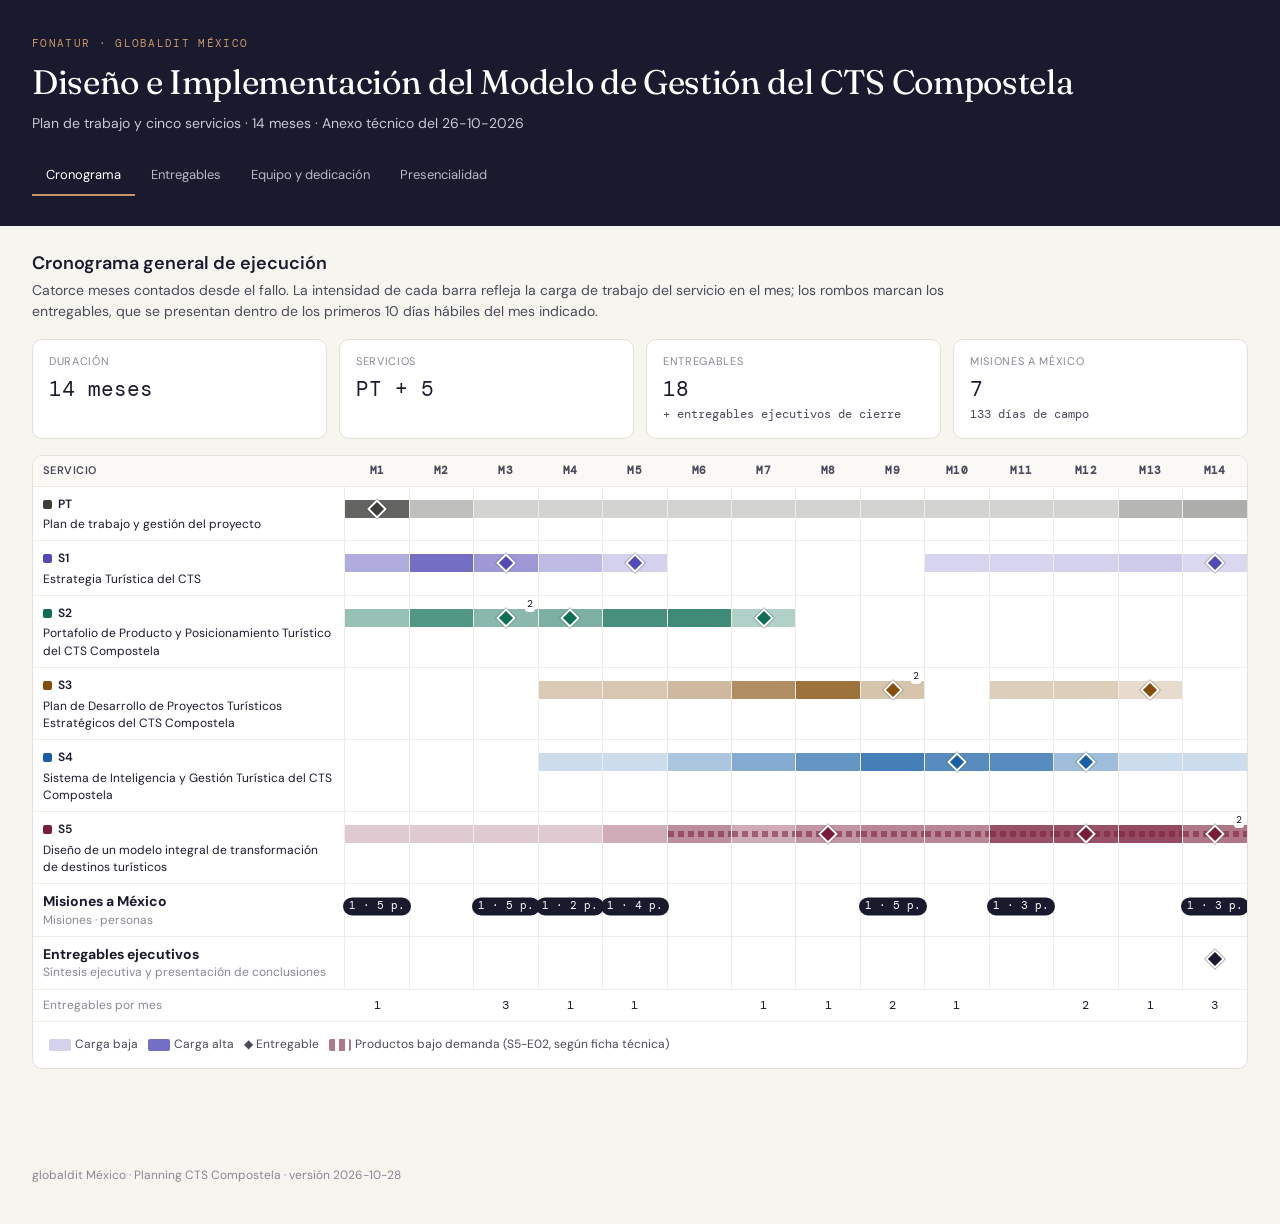
==== index.html @ 1179fef1 "Add files via upload" ====
<!DOCTYPE html>
<html lang="es">
<head>
<meta charset="utf-8">
<meta name="viewport" content="width=device-width, initial-scale=1">
<title>CTS Compostela · Planning del proyecto</title>
<link rel="preconnect" href="https://fonts.googleapis.com">
<link href="https://fonts.googleapis.com/css2?family=Fraunces:ital,wght@0,300;0,400;0,600;1,300&family=DM+Sans:wght@300;400;500;600&family=DM+Mono:wght@400;500&display=swap" rel="stylesheet">
<link rel="stylesheet" href="assets/estilos.css?v=3">
</head>
<body>
<div id="banner"></div>
<header class="hero">
  <div class="brand-kicker">FONATUR · globaldit México</div>
  <h1>Diseño e Implementación del Modelo de Gestión del CTS Compostela</h1>
  <p id="hero-sub"></p>
  <nav class="tabs" id="tabs" style="margin-top:22px">
    <button class="tab on" data-tab="cronograma">Cronograma</button>
    <button class="tab" data-tab="entregables">Entregables</button>
    <button class="tab" data-tab="dedicacion">Equipo y dedicación</button>
    <button class="tab" data-tab="desplazamientos">Presencialidad</button>
  </nav>
</header>
<main>
  <section class="panel on" id="p-cronograma"></section>
  <section class="panel" id="p-entregables"></section>
  <section class="panel" id="p-dedicacion"></section>
  <section class="panel" id="p-desplazamientos"></section>
</main>
<footer id="pie"></footer>
<script src="assets/modelo-publicado.js?v=3"></script>
<script src="assets/modelo.js?v=3"></script>
<script src="assets/planning.js?v=3"></script>
</body>
</html>
---- assets/estilos.css ----
:root {
  --ink: #1A1A2E;
  --ink-2: #4A4A5A;
  --ink-3: #8A8794;
  --paper: #F7F5F0;
  --white: #FFFFFF;
  --line: #E4E0D8;
  --line-2: #EFECE6;
  --granate: #7B1D3A;
  --granate-bg: #F7E9EE;
  --gold: #C8956A;
  --gold-bg: #FBF3EB;
  --ok: #0F6E56;
  --ok-bg: #E3F3EC;
  --err: #A3262A;
  --err-bg: #FBEAEA;
  --info: #185FA5;
  --info-bg: #E6EFF8;
  --input-bg: #EEF4FB;
  --input-line: #A9C8EC;
  --mono: "DM Mono", ui-monospace, monospace;
  --sans: "DM Sans", system-ui, sans-serif;
  --serif: "Fraunces", Georgia, serif;
}
* { box-sizing: border-box; }
html, body { margin: 0; padding: 0; }
body { font-family: var(--sans); color: var(--ink); background: var(--paper); font-size: 14px; line-height: 1.45; }
a { color: var(--granate); }

/* Cabecera */
.top { background: var(--ink); color: #fff; padding: 18px 32px 0; }
.top-row { display: flex; justify-content: space-between; align-items: flex-end; gap: 24px; flex-wrap: wrap; }
.brand-kicker { font-family: var(--mono); font-size: 11px; letter-spacing: .12em; text-transform: uppercase; color: var(--gold); }
.brand-title { font-size: 22px; font-weight: 600; margin: 4px 0 2px; }
.brand-sub { font-size: 12.5px; color: #B9B7C4; }
.top-switch a { color: #fff; text-decoration: none; font-size: 12.5px; border: 1px solid #44445E; padding: 6px 12px; border-radius: 6px; }
.top-switch a:hover { border-color: var(--gold); }
.tabs { display: flex; gap: 2px; margin-top: 16px; overflow-x: auto; }
.tab { background: transparent; color: #B9B7C4; border: 0; font: inherit; font-size: 13px; padding: 10px 14px; cursor: pointer; border-bottom: 2px solid transparent; white-space: nowrap; }
.tab:hover { color: #fff; }
.tab.on { color: #fff; border-bottom-color: var(--gold); }

/* Barra de cifras clave */
.kbar { position: sticky; top: 0; z-index: 20; background: var(--white); border-bottom: 1px solid var(--line); padding: 10px 32px; display: flex; gap: 28px; flex-wrap: wrap; align-items: center; }
.kbar .k { display: flex; flex-direction: column; }
.kbar .k span { font-size: 10.5px; color: var(--ink-3); text-transform: uppercase; letter-spacing: .06em; }
.kbar .k b { font-family: var(--mono); font-weight: 500; font-size: 15px; }
.kbar .k b.neg { color: var(--err); }
.kbar .k b.pos { color: var(--ok); }
.kbar .estado { margin-left: auto; font-size: 11.5px; color: var(--ink-3); }

main { padding: 24px 32px 64px; max-width: 1480px; }
.panel { display: none; }
.panel.on { display: block; }
h2 { font-size: 18px; font-weight: 600; margin: 0 0 4px; }
h3 { font-size: 14px; font-weight: 600; margin: 0; }
.lead { color: var(--ink-2); margin: 0 0 18px; max-width: 920px; }
.muted { color: var(--ink-3); }
.small { font-size: 12px; }

/* Tarjetas */
.grid { display: grid; gap: 16px; }
.g2 { grid-template-columns: repeat(auto-fit, minmax(420px, 1fr)); }
.g3 { grid-template-columns: repeat(auto-fit, minmax(300px, 1fr)); }
.card { background: var(--white); border: 1px solid var(--line); border-radius: 10px; overflow: hidden; margin-bottom: 16px; }
.card-h { background: var(--ink); color: #fff; padding: 10px 16px; font-size: 11.5px; text-transform: uppercase; letter-spacing: .08em; display: flex; justify-content: space-between; align-items: center; gap: 12px; }
.card-h .hint { text-transform: none; letter-spacing: 0; color: #B9B7C4; font-size: 12px; }
.card-b { padding: 14px 16px; }
.card-b.flush { padding: 0; }

/* KPI */
.kpis { display: grid; grid-template-columns: repeat(auto-fit, minmax(190px, 1fr)); gap: 12px; margin-bottom: 16px; }
.kpi { background: var(--white); border: 1px solid var(--line); border-radius: 10px; padding: 14px 16px; }
.kpi .l { font-size: 11px; color: var(--ink-3); text-transform: uppercase; letter-spacing: .06em; }
.kpi .v { font-family: var(--mono); font-size: 21px; margin-top: 4px; }
.kpi .s { font-size: 12px; color: var(--ink-2); margin-top: 2px; font-family: var(--mono); }
.kpi.alert { border-color: var(--err); background: var(--err-bg); }
.kpi.alert .v { color: var(--err); }
.kpi.good { border-color: var(--ok); background: var(--ok-bg); }
.kpi.good .v { color: var(--ok); }

/* Tablas */
table { border-collapse: collapse; width: 100%; }
th, td { padding: 7px 10px; border-bottom: 1px solid var(--line-2); text-align: left; vertical-align: middle; }
th { font-size: 11px; font-weight: 600; color: var(--ink-2); text-transform: uppercase; letter-spacing: .04em; background: #FAF9F6; }
td.n, th.n { text-align: right; font-family: var(--mono); white-space: nowrap; }
td.c, th.c { text-align: center; }
tr.tot td { font-weight: 600; background: #FAF9F6; border-top: 1px solid var(--line); }
tr.sub td { color: var(--ink-2); }
tr.hl td { background: var(--gold-bg); font-weight: 600; }
.scroll { overflow-x: auto; }
.mono { font-family: var(--mono); }

/* Entradas */
input[type=number], input[type=text], input[type=date], select {
  font: inherit; font-family: var(--mono); font-size: 13px; color: #1E3A8A; background: var(--input-bg);
  border: 1px solid var(--input-line); border-radius: 5px; padding: 4px 7px; width: 100%;
}
input[type=text] { font-family: var(--sans); }
select { font-family: var(--sans); }
input:focus, select:focus { outline: 2px solid var(--gold); outline-offset: 0; }
input.w60 { width: 60px; } input.w70 { width: 70px; } input.w90 { width: 90px; } input.w110 { width: 110px; }
input.adj { background: var(--gold-bg); border-color: var(--gold); color: var(--granate); font-weight: 600; }
input.ghost { background: transparent; border-color: transparent; color: var(--ink-2); }
input.ghost:hover { border-color: var(--input-line); }
.prow { display: grid; grid-template-columns: 1fr 120px 40px; gap: 10px; align-items: center; padding: 7px 0; border-bottom: 1px solid var(--line-2); }
.prow:last-child { border-bottom: 0; }
.prow .u { font-size: 12px; color: var(--ink-3); }
.prow .d { font-size: 11.5px; color: var(--ink-3); }

button.btn { font: inherit; font-size: 13px; border: 1px solid var(--ink); background: var(--ink); color: #fff; padding: 7px 14px; border-radius: 6px; cursor: pointer; }
button.btn.sec { background: var(--white); color: var(--ink); border-color: var(--line); }
button.btn.sec:hover { border-color: var(--ink-3); }
button.btn.danger { background: var(--white); color: var(--err); border-color: #E8C4C4; }
button.x { border: 0; background: transparent; color: var(--ink-3); cursor: pointer; font-size: 16px; line-height: 1; padding: 2px 6px; }
button.x:hover { color: var(--err); }
.btns { display: flex; gap: 8px; flex-wrap: wrap; }

/* Avisos */
.avisos { display: flex; flex-direction: column; gap: 6px; margin-bottom: 16px; }
.aviso { padding: 9px 12px; border-radius: 7px; font-size: 13px; border-left: 3px solid; }
.aviso.error { background: var(--err-bg); border-color: var(--err); }
.aviso.info { background: var(--info-bg); border-color: var(--info); }
.aviso.ok { background: var(--ok-bg); border-color: var(--ok); }

/* Etiquetas de servicio */
.svc { display: inline-flex; align-items: center; gap: 6px; font-size: 12px; font-weight: 600; white-space: nowrap; }
.svc i { width: 9px; height: 9px; border-radius: 2px; display: inline-block; }
.chip { display: inline-block; font-family: var(--mono); font-size: 11px; padding: 1px 6px; border-radius: 4px; background: var(--line-2); color: var(--ink-2); margin: 1px 2px 1px 0; }
.chip.e { background: var(--granate-bg); color: var(--granate); }
.chip.d { background: var(--gold-bg); color: #8A5A2E; }
.pchk { display: inline-flex; align-items: center; gap: 3px; font-size: 11.5px; margin: 2px 6px 2px 0; white-space: nowrap; cursor: pointer; }
.pchk input { margin: 0; }

/* Mapa de calor */
.heat td.h { text-align: center; font-family: var(--mono); font-size: 12px; min-width: 42px; padding: 6px 4px; }
.h0 { color: #C9C6CE; }
.h1 { background: #F3EBF0; } .h2 { background: #E6CCD7; } .h3 { background: #D3A3B6; } .h4 { background: #B66F8B; color: #fff; } .h5 { background: #7B1D3A; color: #fff; }

/* Tablas compactas de meses */
.mtab th, .mtab td { padding: 6px 6px; }
.mtab td input { width: 52px; text-align: right; padding: 3px 5px; }
.legend { display: flex; gap: 10px; flex-wrap: wrap; align-items: center; font-size: 12px; color: var(--ink-2); }
.legend .sw { width: 22px; height: 12px; border-radius: 2px; display: inline-block; vertical-align: middle; margin-right: 4px; }

/* Numeral 7 */
.n7 th.grp { text-align: center; border-left: 1px solid var(--line); }
.n7 td.bl, .n7 th.bl { border-left: 1px solid var(--line); }
.n7 td input { width: 54px; text-align: right; padding: 3px 5px; }
.n7 td.calc { color: var(--ink-2); font-family: var(--mono); text-align: right; }

/* Gráfico tesorería */
.chart svg { display: block; width: 100%; height: auto; }

/* Planning (cliente) */
.hero { background: var(--ink); color: #fff; padding: 36px 32px 30px; }
.hero h1 { font-family: var(--serif); font-weight: 400; font-size: 34px; margin: 6px 0 6px; letter-spacing: -.01em; }
.hero p { color: #C9C7D3; max-width: 820px; margin: 0; }
.gantt { overflow-x: auto; }
.gantt table { min-width: 1100px; }
.gantt td, .gantt th { border-bottom: 1px solid var(--line-2); }
.gantt th.m { text-align: center; width: 62px; font-family: var(--mono); }
.gantt td.lbl { width: 300px; }
.gantt td.cell { padding: 0; height: 44px; position: relative; border-left: 1px solid var(--line-2); }
.gantt .bar { position: absolute; left: 0; right: 0; top: 13px; height: 18px; }
.gantt .dia { position: absolute; left: 50%; top: 22px; width: 14px; height: 14px; transform: translate(-50%, -50%) rotate(45deg); border: 2px solid #fff; box-shadow: 0 0 0 1px rgba(0,0,0,.15); }
.gantt .dia-n { position: absolute; right: 3px; top: 2px; font-family: var(--mono); font-size: 9.5px; color: var(--ink); background: #fff; border-radius: 3px; padding: 0 2px; }
.gantt .trip { position: absolute; left: 50%; top: 22px; transform: translate(-50%, -50%); font-family: var(--mono); font-size: 10.5px; background: var(--ink); color: #fff; border-radius: 9px; padding: 1px 6px; white-space: nowrap; }
.gantt .dem { position: absolute; left: 0; right: 0; top: 19px; height: 6px; background: repeating-linear-gradient(90deg, var(--granate) 0 6px, transparent 6px 10px); opacity: .55; }
.entmes { display: grid; grid-template-columns: repeat(auto-fill, minmax(260px, 1fr)); gap: 12px; }
.entmes .mcard { background: var(--white); border: 1px solid var(--line); border-radius: 10px; padding: 12px 14px; }
.entmes .mcard h4 { margin: 0 0 8px; font-family: var(--mono); font-size: 12px; color: var(--granate); letter-spacing: .06em; }
.entmes .it { display: grid; grid-template-columns: 62px 1fr; gap: 8px; font-size: 12.5px; padding: 4px 0; border-top: 1px solid var(--line-2); }
.entmes .it:first-of-type { border-top: 0; }
.banner { padding: 9px 32px; font-size: 12.5px; background: var(--gold-bg); color: #6A4421; border-bottom: 1px solid #EAD6C2; display: flex; gap: 12px; align-items: center; flex-wrap: wrap; }
.banner button { font: inherit; font-size: 12px; border: 1px solid #D9B48F; background: #fff; border-radius: 5px; padding: 3px 9px; cursor: pointer; }
footer { padding: 18px 32px 40px; font-size: 12px; color: var(--ink-3); }

@media print {
  .tabs, .kbar, .btns, .banner, .top-switch { display: none !important; }
  .panel { display: block !important; page-break-after: always; }
  body { background: #fff; }
}
td.neg { color: var(--err); }
.hero .tabs .tab { color: #B9B7C4; }
.hero .tabs .tab.on { color: #fff; }
.mtab td { white-space: nowrap; }
td.mono, .chip { white-space: nowrap; }
.entmes .it .chip { align-self: start; text-align: center; }
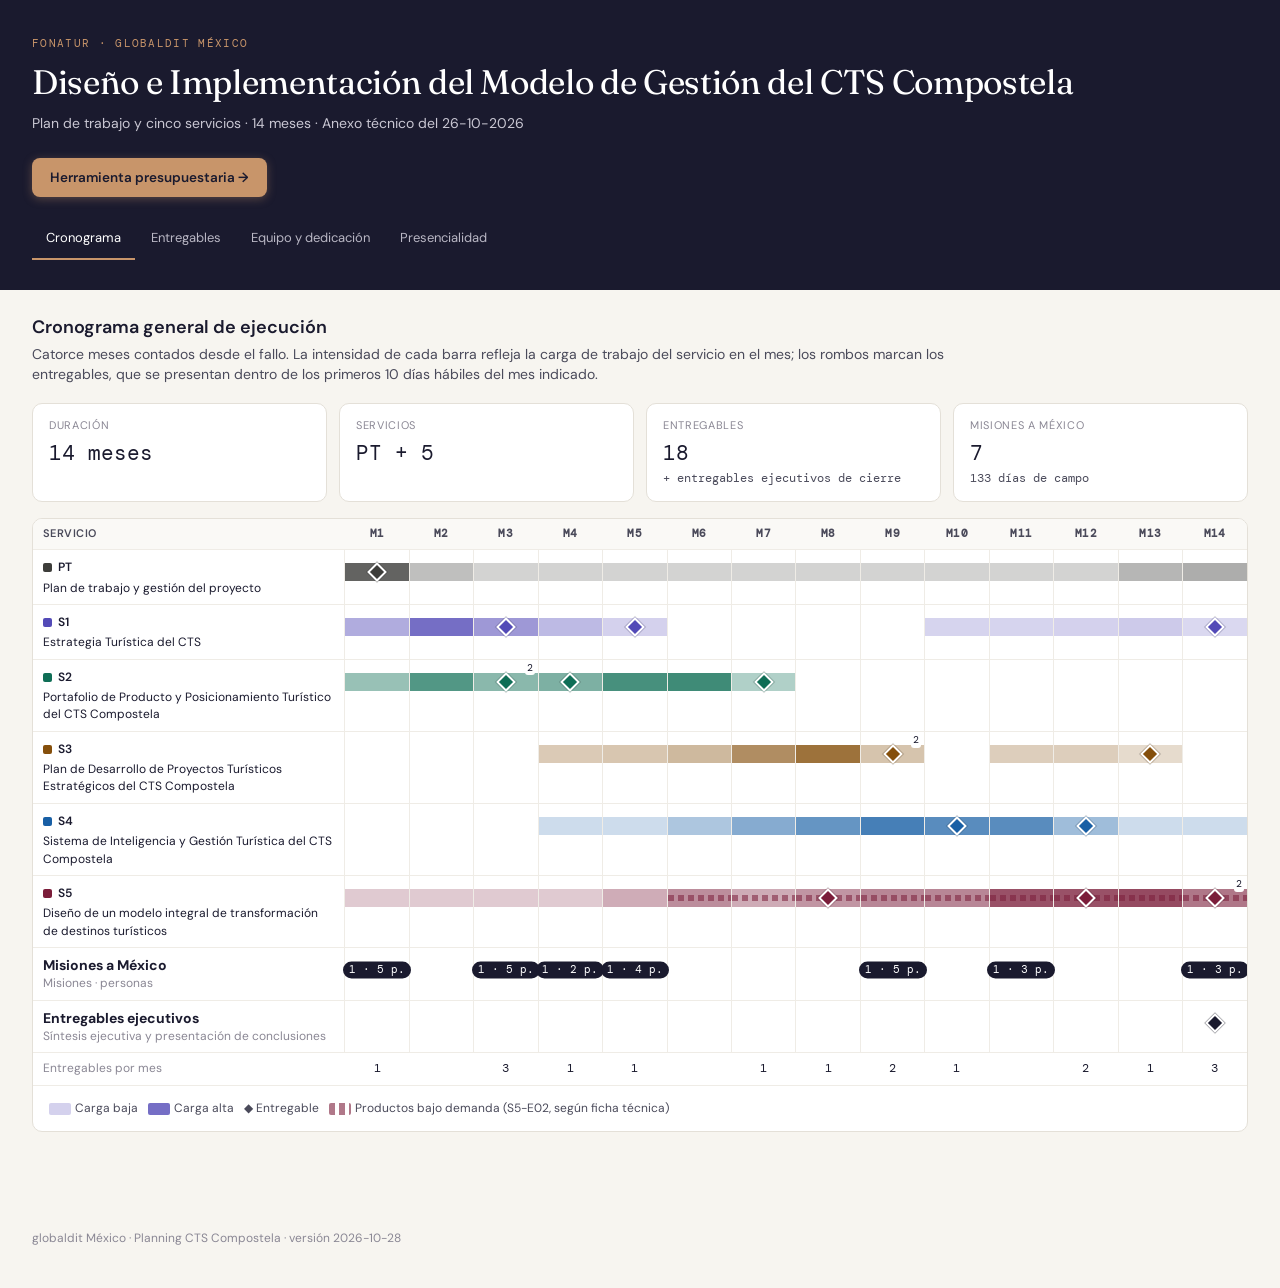
==== commit 80910aec: "Botones de navegación destacados entre planning y presupuesto - Botón «Herramienta presupuestaria» e" ====
--- a/index.html
+++ b/index.html
@@ -6,14 +6,19 @@
 <title>CTS Compostela · Planning del proyecto</title>
 <link rel="preconnect" href="https://fonts.googleapis.com">
 <link href="https://fonts.googleapis.com/css2?family=Fraunces:ital,wght@0,300;0,400;0,600;1,300&family=DM+Sans:wght@300;400;500;600&family=DM+Mono:wght@400;500&display=swap" rel="stylesheet">
-<link rel="stylesheet" href="assets/estilos.css?v=3">
+<link rel="stylesheet" href="assets/estilos.css?v=4">
 </head>
 <body>
 <div id="banner"></div>
 <header class="hero">
-  <div class="brand-kicker">FONATUR · globaldit México</div>
-  <h1>Diseño e Implementación del Modelo de Gestión del CTS Compostela</h1>
-  <p id="hero-sub"></p>
+  <div class="hero-row">
+    <div>
+      <div class="brand-kicker">FONATUR · globaldit México</div>
+      <h1>Diseño e Implementación del Modelo de Gestión del CTS Compostela</h1>
+      <p id="hero-sub"></p>
+    </div>
+    <a class="btn-nav" href="presupuesto.html">Herramienta presupuestaria →</a>
+  </div>
   <nav class="tabs" id="tabs" style="margin-top:22px">
     <button class="tab on" data-tab="cronograma">Cronograma</button>
     <button class="tab" data-tab="entregables">Entregables</button>
@@ -28,8 +33,8 @@
   <section class="panel" id="p-desplazamientos"></section>
 </main>
 <footer id="pie"></footer>
-<script src="assets/modelo-publicado.js?v=3"></script>
-<script src="assets/modelo.js?v=3"></script>
-<script src="assets/planning.js?v=3"></script>
+<script src="assets/modelo-publicado.js?v=4"></script>
+<script src="assets/modelo.js?v=4"></script>
+<script src="assets/planning.js?v=4"></script>
 </body>
 </html>
--- a/assets/estilos.css
+++ b/assets/estilos.css
@@ -33,8 +33,9 @@
 .brand-kicker { font-family: var(--mono); font-size: 11px; letter-spacing: .12em; text-transform: uppercase; color: var(--gold); }
 .brand-title { font-size: 22px; font-weight: 600; margin: 4px 0 2px; }
 .brand-sub { font-size: 12.5px; color: #B9B7C4; }
-.top-switch a { color: #fff; text-decoration: none; font-size: 12.5px; border: 1px solid #44445E; padding: 6px 12px; border-radius: 6px; }
-.top-switch a:hover { border-color: var(--gold); }
+.top-switch a, a.btn-nav { display: inline-flex; align-items: center; gap: 8px; background: var(--gold); color: var(--ink); text-decoration: none; font-size: 13.5px; font-weight: 600; padding: 10px 18px; border-radius: 8px; box-shadow: 0 2px 10px rgba(200,149,106,.35); transition: background .15s, transform .15s; white-space: nowrap; }
+.top-switch a:hover, a.btn-nav:hover { background: #D9A97F; transform: translateY(-1px); }
+.hero-row { display: flex; justify-content: space-between; align-items: flex-start; gap: 24px; flex-wrap: wrap; }
 .tabs { display: flex; gap: 2px; margin-top: 16px; overflow-x: auto; }
 .tab { background: transparent; color: #B9B7C4; border: 0; font: inherit; font-size: 13px; padding: 10px 14px; cursor: pointer; border-bottom: 2px solid transparent; white-space: nowrap; }
 .tab:hover { color: #fff; }
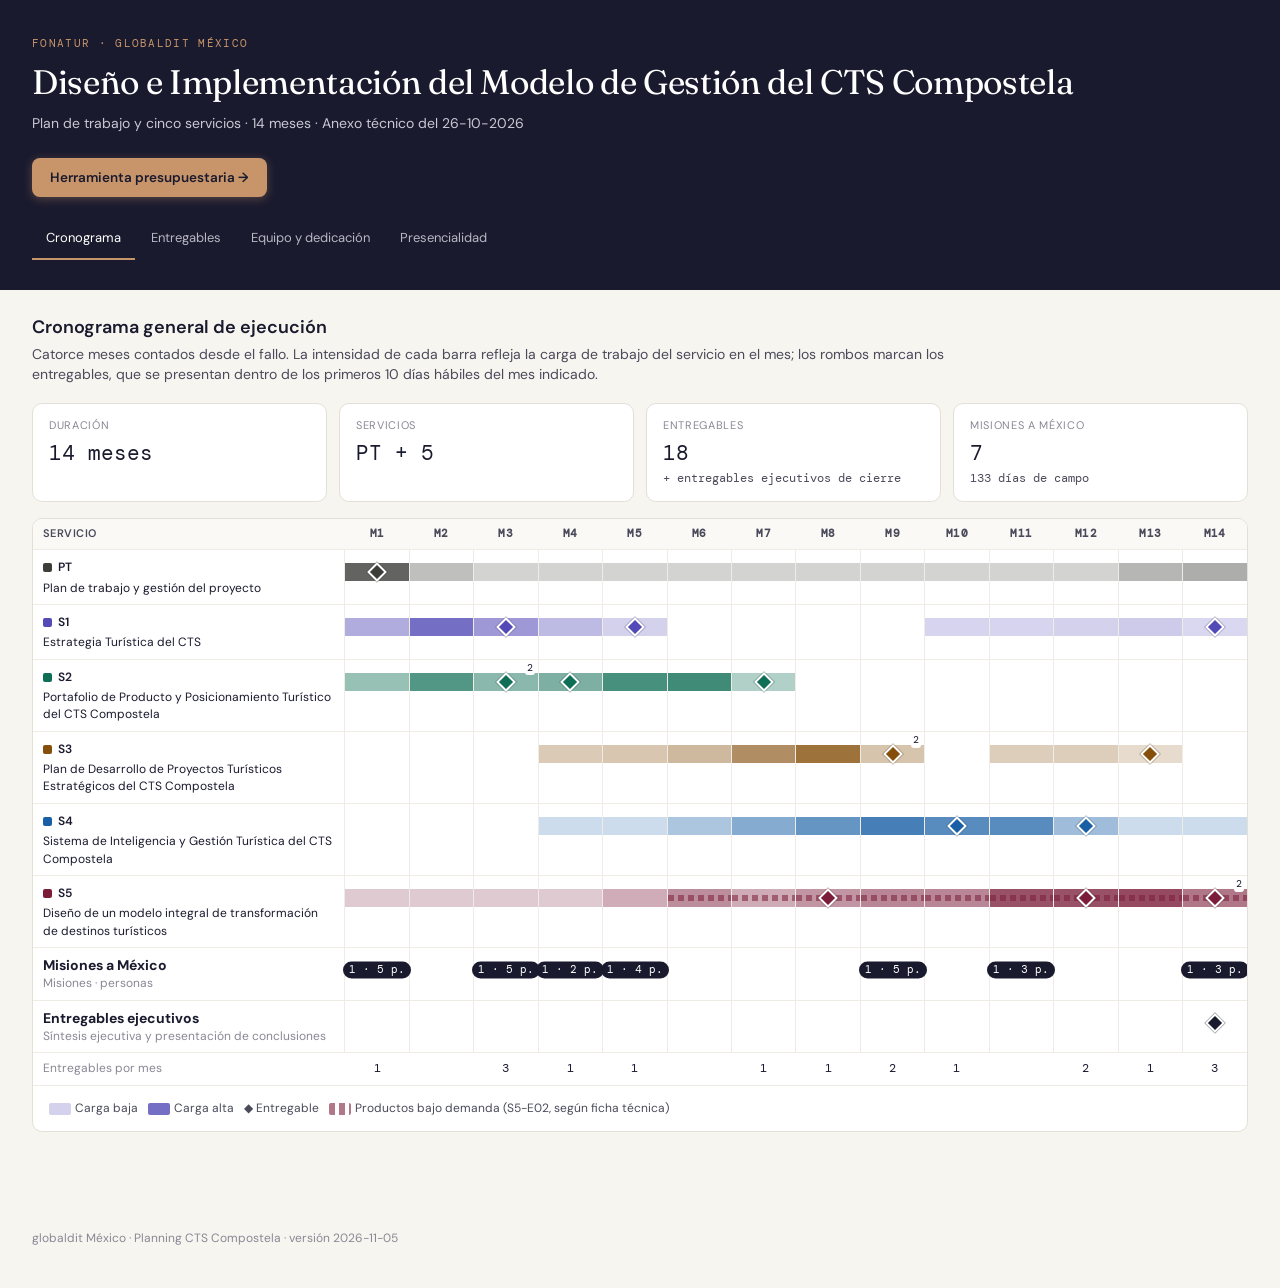
==== commit 3acc244a: "Publica el escenario «Esc. Base con perfiles» como versión oficial Co-Authored-By: Claude Opus 5.5 <" ====
--- a/index.html
+++ b/index.html
@@ -6,7 +6,7 @@
 <title>CTS Compostela · Planning del proyecto</title>
 <link rel="preconnect" href="https://fonts.googleapis.com">
 <link href="https://fonts.googleapis.com/css2?family=Fraunces:ital,wght@0,300;0,400;0,600;1,300&family=DM+Sans:wght@300;400;500;600&family=DM+Mono:wght@400;500&display=swap" rel="stylesheet">
-<link rel="stylesheet" href="assets/estilos.css?v=4">
+<link rel="stylesheet" href="assets/estilos.css?v=5">
 </head>
 <body>
 <div id="banner"></div>
@@ -33,8 +33,8 @@
   <section class="panel" id="p-desplazamientos"></section>
 </main>
 <footer id="pie"></footer>
-<script src="assets/modelo-publicado.js?v=4"></script>
-<script src="assets/modelo.js?v=4"></script>
-<script src="assets/planning.js?v=4"></script>
+<script src="assets/modelo-publicado.js?v=5"></script>
+<script src="assets/modelo.js?v=5"></script>
+<script src="assets/planning.js?v=5"></script>
 </body>
 </html>
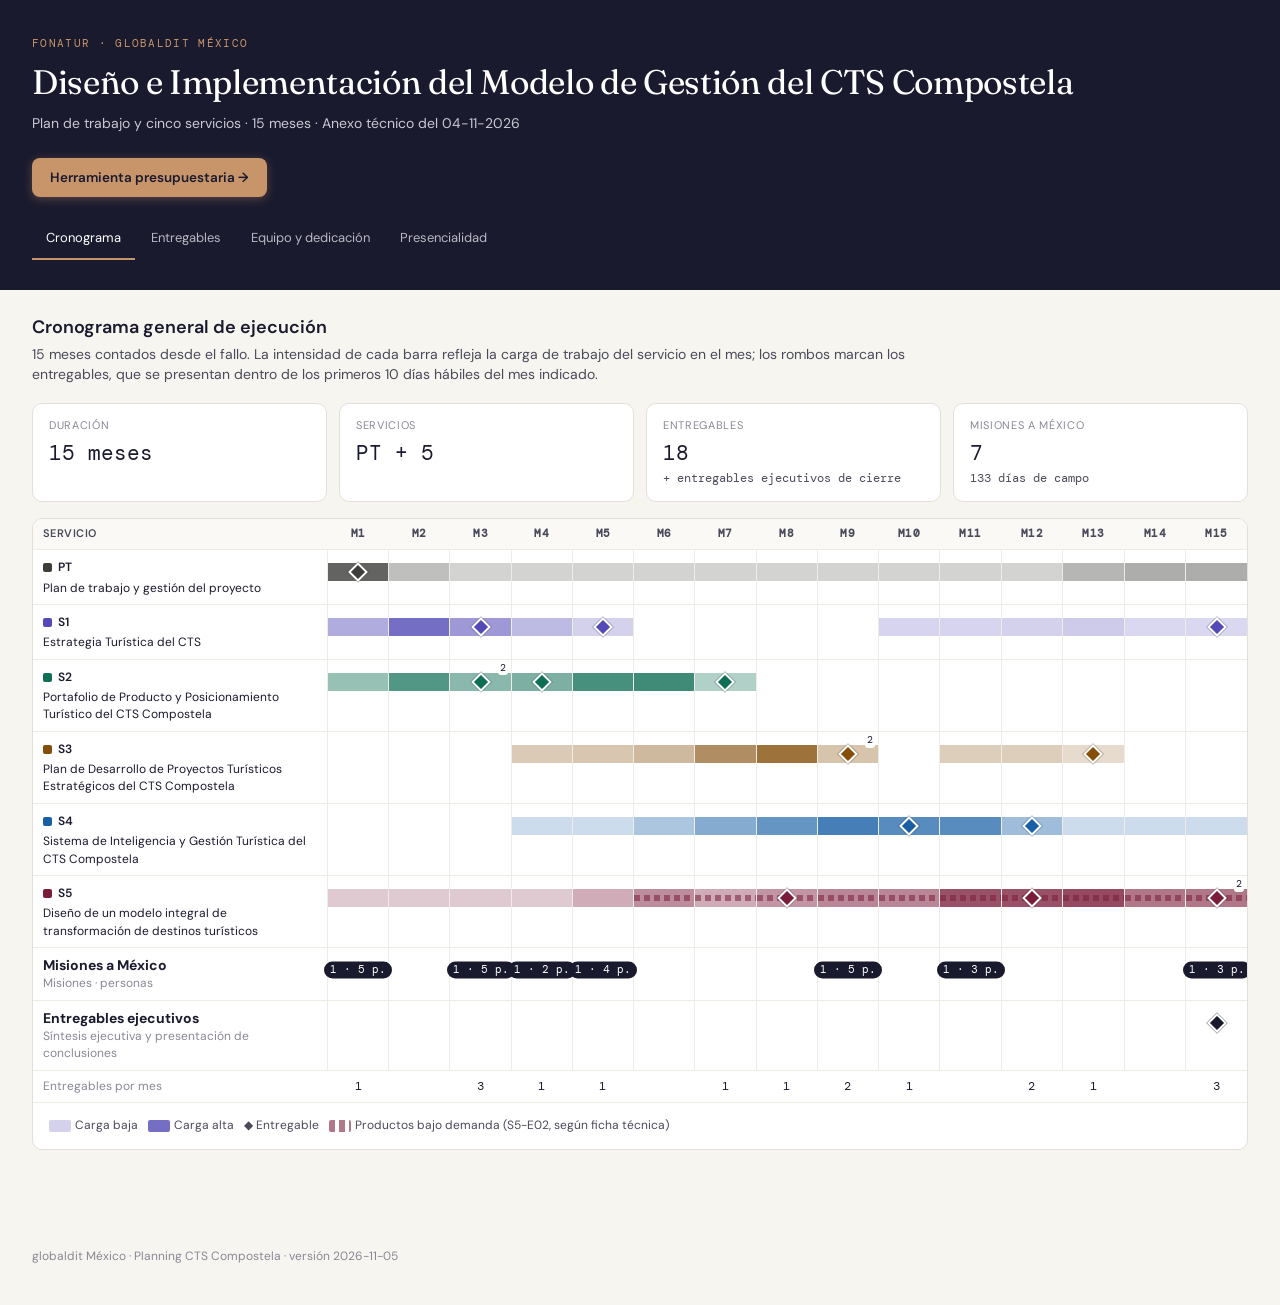
==== commit 11c30a60: "Anexo del 04-11-2026: 15 meses y facturación por hitos de entregables - Vigencia de 15 meses; S1-E03" ====
--- a/index.html
+++ b/index.html
@@ -6,7 +6,7 @@
 <title>CTS Compostela · Planning del proyecto</title>
 <link rel="preconnect" href="https://fonts.googleapis.com">
 <link href="https://fonts.googleapis.com/css2?family=Fraunces:ital,wght@0,300;0,400;0,600;1,300&family=DM+Sans:wght@300;400;500;600&family=DM+Mono:wght@400;500&display=swap" rel="stylesheet">
-<link rel="stylesheet" href="assets/estilos.css?v=5">
+<link rel="stylesheet" href="assets/estilos.css?v=8">
 </head>
 <body>
 <div id="banner"></div>
@@ -33,8 +33,8 @@
   <section class="panel" id="p-desplazamientos"></section>
 </main>
 <footer id="pie"></footer>
-<script src="assets/modelo-publicado.js?v=5"></script>
-<script src="assets/modelo.js?v=5"></script>
-<script src="assets/planning.js?v=5"></script>
+<script src="assets/modelo-publicado.js?v=8"></script>
+<script src="assets/modelo.js?v=8"></script>
+<script src="assets/planning.js?v=8"></script>
 </body>
 </html>
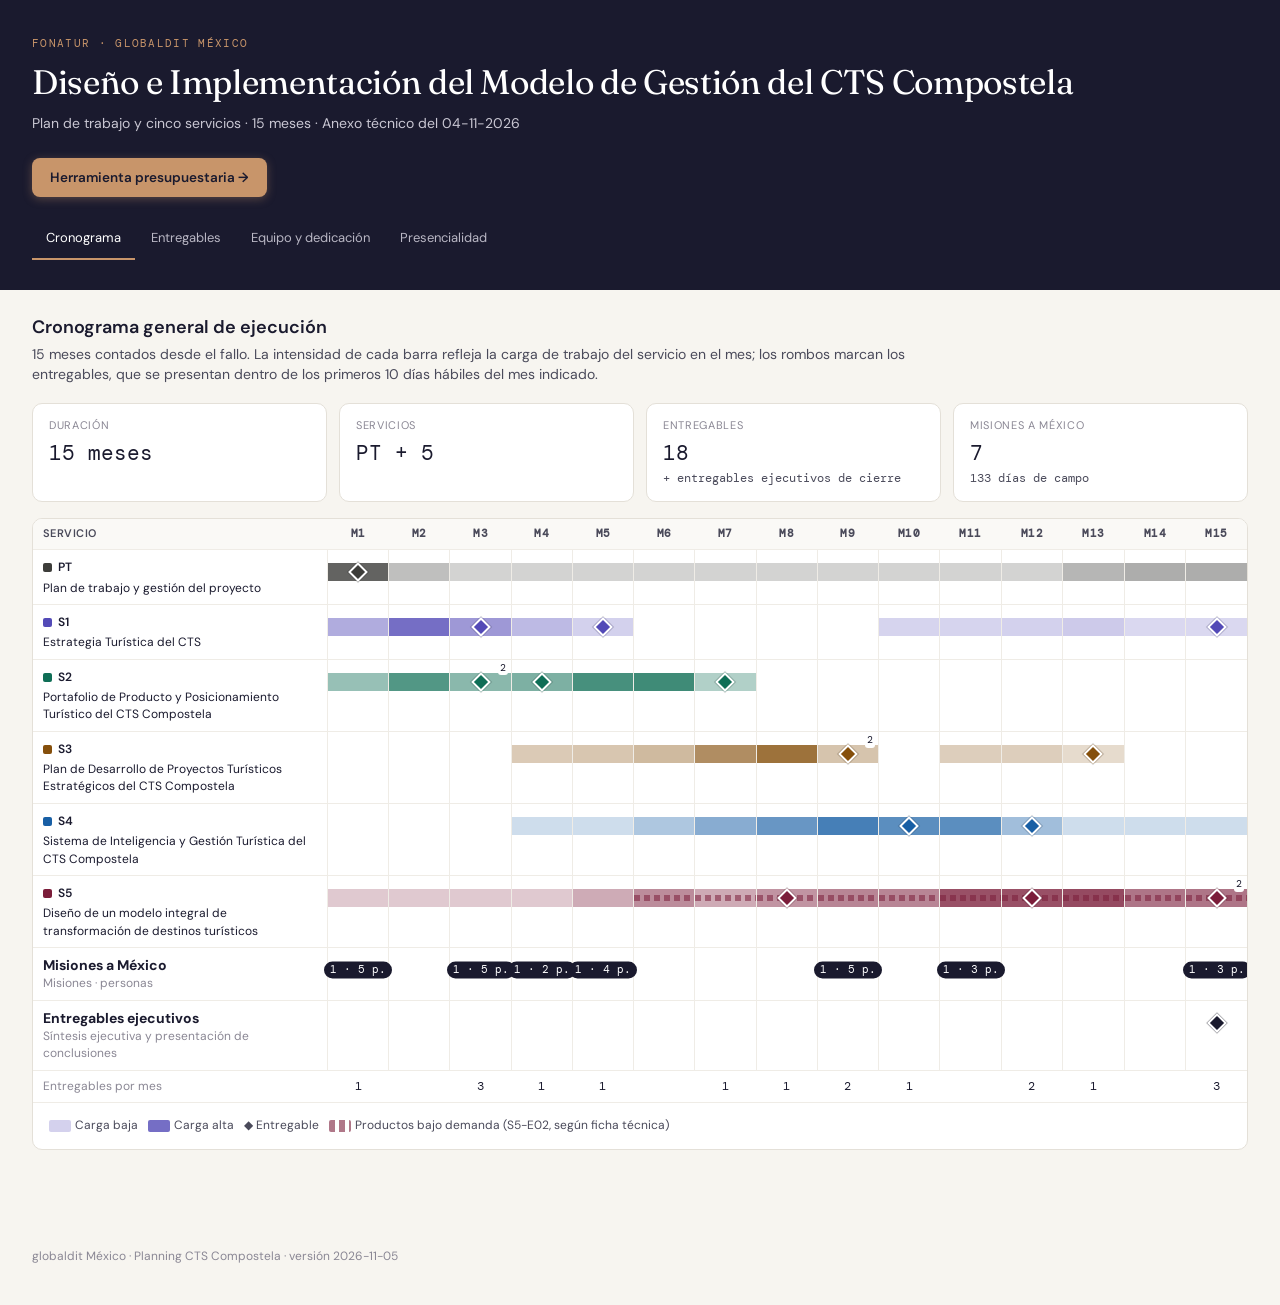
==== commit b430655b: "Distribución mensual: reparto en % y días por servicio y mes - Los pesos se expresan en % por servic" ====
--- a/index.html
+++ b/index.html
@@ -6,7 +6,7 @@
 <title>CTS Compostela · Planning del proyecto</title>
 <link rel="preconnect" href="https://fonts.googleapis.com">
 <link href="https://fonts.googleapis.com/css2?family=Fraunces:ital,wght@0,300;0,400;0,600;1,300&family=DM+Sans:wght@300;400;500;600&family=DM+Mono:wght@400;500&display=swap" rel="stylesheet">
-<link rel="stylesheet" href="assets/estilos.css?v=8">
+<link rel="stylesheet" href="assets/estilos.css?v=10">
 </head>
 <body>
 <div id="banner"></div>
@@ -33,8 +33,8 @@
   <section class="panel" id="p-desplazamientos"></section>
 </main>
 <footer id="pie"></footer>
-<script src="assets/modelo-publicado.js?v=8"></script>
-<script src="assets/modelo.js?v=8"></script>
-<script src="assets/planning.js?v=8"></script>
+<script src="assets/modelo-publicado.js?v=10"></script>
+<script src="assets/modelo.js?v=10"></script>
+<script src="assets/planning.js?v=10"></script>
 </body>
 </html>
--- a/assets/estilos.css
+++ b/assets/estilos.css
@@ -140,7 +140,7 @@
 
 /* Tablas compactas de meses */
 .mtab th, .mtab td { padding: 6px 6px; }
-.mtab td input { width: 52px; text-align: right; padding: 3px 5px; }
+.mtab td input { width: 62px; text-align: right; padding: 3px 4px; font-size: 12px; }
 .legend { display: flex; gap: 10px; flex-wrap: wrap; align-items: center; font-size: 12px; color: var(--ink-2); }
 .legend .sw { width: 22px; height: 12px; border-radius: 2px; display: inline-block; vertical-align: middle; margin-right: 4px; }
 
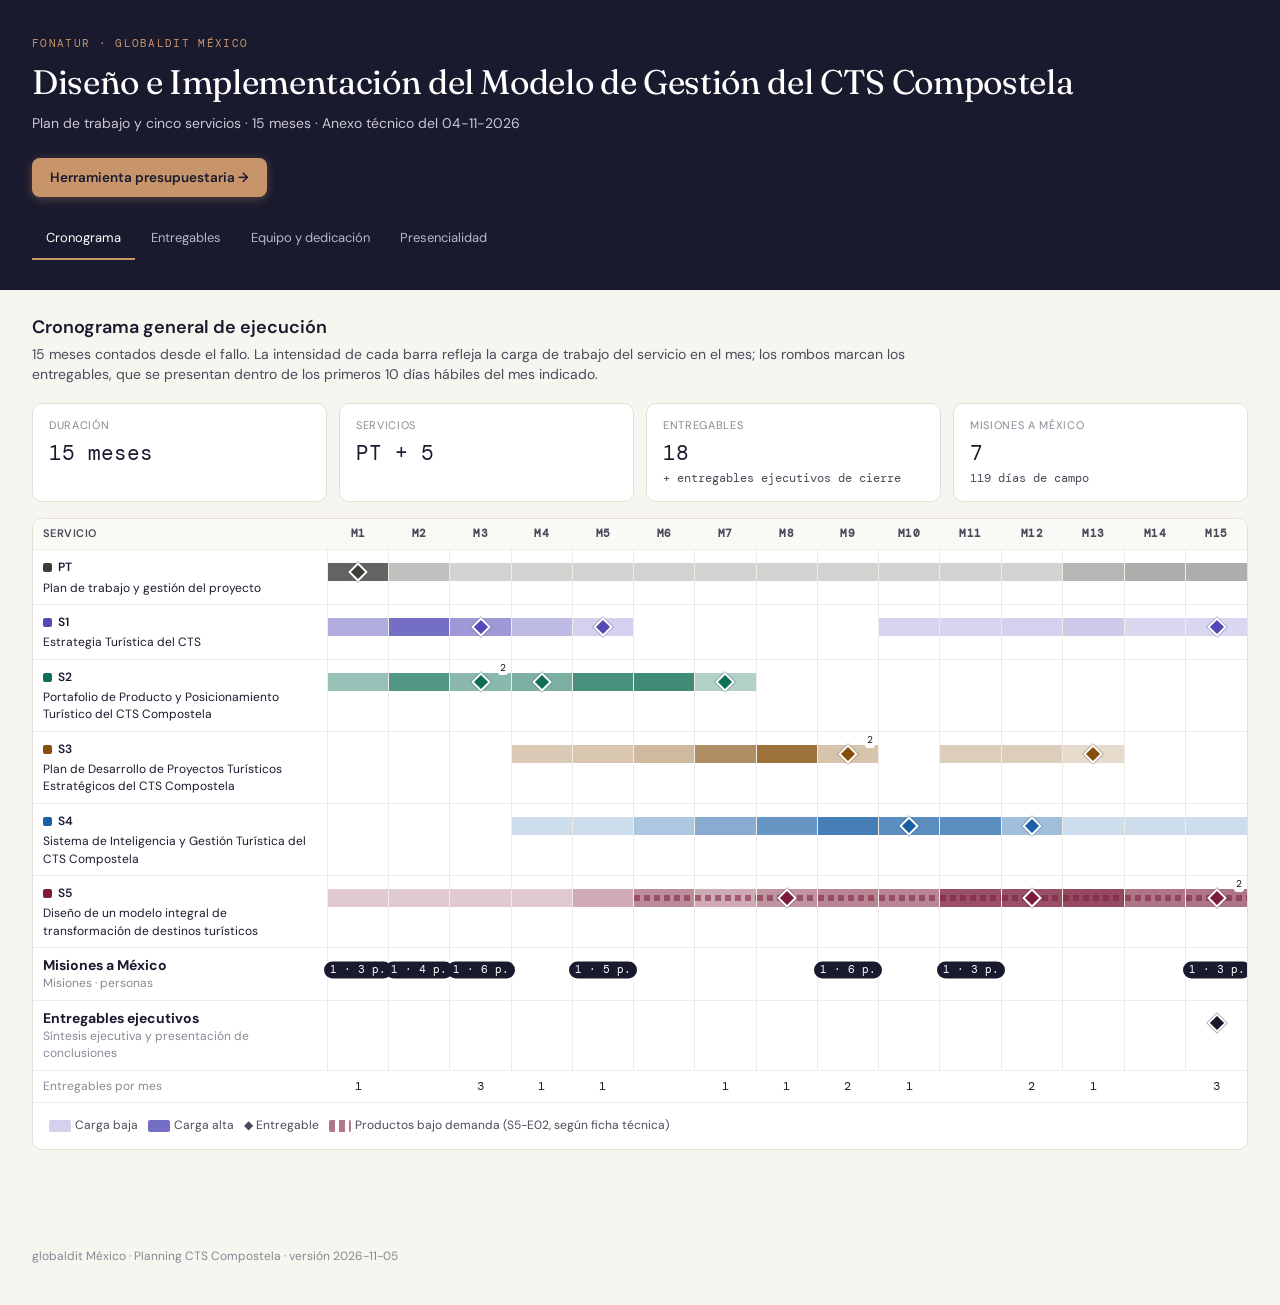
==== commit ed1b7728: "Equipo dual España–México y márgenes sobre PVP y sobre techo - Dirección dual (España y México) con " ====
--- a/index.html
+++ b/index.html
@@ -6,7 +6,7 @@
 <title>CTS Compostela · Planning del proyecto</title>
 <link rel="preconnect" href="https://fonts.googleapis.com">
 <link href="https://fonts.googleapis.com/css2?family=Fraunces:ital,wght@0,300;0,400;0,600;1,300&family=DM+Sans:wght@300;400;500;600&family=DM+Mono:wght@400;500&display=swap" rel="stylesheet">
-<link rel="stylesheet" href="assets/estilos.css?v=10">
+<link rel="stylesheet" href="assets/estilos.css?v=13">
 </head>
 <body>
 <div id="banner"></div>
@@ -33,8 +33,8 @@
   <section class="panel" id="p-desplazamientos"></section>
 </main>
 <footer id="pie"></footer>
-<script src="assets/modelo-publicado.js?v=10"></script>
-<script src="assets/modelo.js?v=10"></script>
-<script src="assets/planning.js?v=10"></script>
+<script src="assets/modelo-publicado.js?v=13"></script>
+<script src="assets/modelo.js?v=13"></script>
+<script src="assets/planning.js?v=13"></script>
 </body>
 </html>
